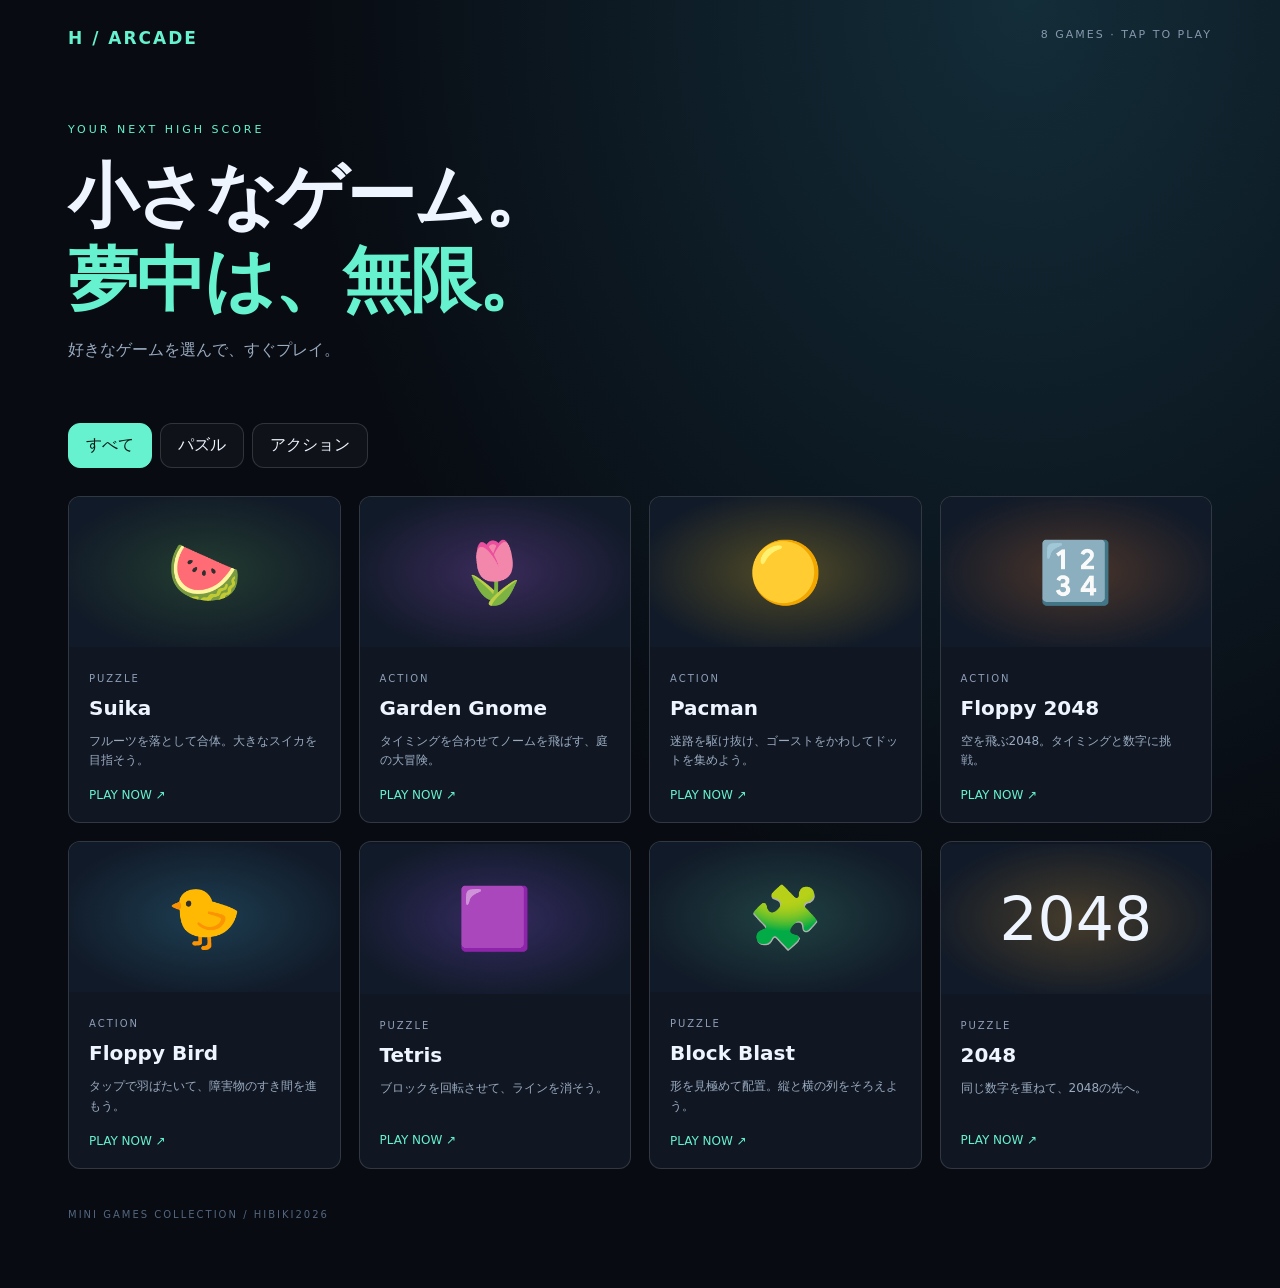
==== index.html @ 74ce6081 "Bundle eight playable games with responsive arcade launcher and Pages deployment" ====
<!doctype html><html lang="ja"><head><meta charset="utf-8"><meta name="viewport" content="width=device-width,initial-scale=1,viewport-fit=cover"><meta name="theme-color" content="#080b12"><title>MINI GAMES / Arcade</title><link rel="stylesheet" href="style.css"></head><body><main id="lobby"><header><span class="brand">H / ARCADE</span><span>8 GAMES · TAP TO PLAY</span></header><section class="intro"><p>YOUR NEXT HIGH SCORE</p><h1>小さなゲーム。<br><em>夢中は、無限。</em></h1><p class="lead">好きなゲームを選んで、すぐプレイ。</p></section><nav class="filters" aria-label="ジャンル"><button data-filter="all" aria-pressed="true">すべて</button><button data-filter="puzzle" aria-pressed="false">パズル</button><button data-filter="action" aria-pressed="false">アクション</button></nav><section id="games" class="grid" aria-label="ゲーム一覧"></section><footer>MINI GAMES COLLECTION / HIBIKI2026</footer></main><section id="player" hidden aria-label="ゲーム画面"><div class="toolbar"><button id="back">← ゲーム一覧</button><strong id="gameTitle"></strong><button id="reload">再起動</button><button id="fullscreen">全画面</button></div><div id="stage"></div></section><script src="app.js"></script></body></html>
---- style.css ----
:root{color-scheme:dark;font-family:system-ui,-apple-system,sans-serif;background:#080b12;color:#eef5ff}*{box-sizing:border-box}body{margin:0;background:radial-gradient(ellipse at 80% 0,#132d39,transparent 50%)}[hidden]{display:none!important}button{font:inherit;cursor:pointer;color:inherit;border:1px solid #ffffff24;background:#ffffff08;border-radius:12px;padding:11px 17px}button:hover{border-color:#66f2ce}button:focus-visible{outline:3px solid #66f2ce;outline-offset:4px}#lobby{max-width:1200px;padding:28px;margin:auto}header{display:flex;justify-content:space-between;gap:15px;font-size:11px;letter-spacing:2px;color:#8798ae}.brand{font-size:17px;font-weight:900;color:#66f2ce}.intro{padding:64px 0 30px}.intro>p:first-child{font-size:11px;letter-spacing:3px;color:#66f2ce}h1{font-size:clamp(36px,6vw,70px);letter-spacing:-2px;line-height:1.2;margin:18px 0}em{font-style:normal;color:#66f2ce}.lead{color:#9aabc0}.filters{display:flex;gap:8px;margin:16px 0 28px}.filters [aria-pressed=true]{background:#66f2ce;color:#071a16;border-color:#66f2ce}.grid{display:grid;grid-template-columns:repeat(4,minmax(0,1fr));gap:18px}.card{text-align:left;padding:0;overflow:hidden;background:#101723;transition:transform .2s}.card:hover{transform:translateY(-4px)}.art{height:150px;display:grid;place-items:center;background:radial-gradient(ellipse at center,var(--accent),transparent 78%),#111a28;font-size:60px}.info{padding:20px}.info small{color:#8c9eb7;letter-spacing:2px;font-size:10px}.info h2{font-size:20px;margin:10px 0}.info p{color:#9aabc0;font-size:12px;min-height:3em;line-height:1.6}.play{display:block;font-size:12px;color:#66f2ce;margin-top:18px}footer{color:#53667f;letter-spacing:2px;font-size:10px;padding:40px 0}#player{position:fixed;inset:0;background:#080b12;display:flex;flex-direction:column;height:100dvh}.toolbar{display:flex;gap:9px;align-items:center;padding:10px max(10px,env(safe-area-inset-right)) 10px max(10px,env(safe-area-inset-left));border-bottom:1px solid #ffffff20}.toolbar strong{flex:1;font-size:14px}.toolbar button{font-size:12px;padding:9px 12px}#stage{flex:1;min-height:0}iframe{display:block;width:100%;height:100%;border:0;background:#080b12}@media(max-width:900px){.grid{grid-template-columns:repeat(2,minmax(0,1fr))}}@media(max-width:500px){#lobby{padding:20px}.intro{padding-top:40px}header{font-size:8px;letter-spacing:1px}.grid{gap:12px}.info{padding:14px}.info h2{font-size:17px}.art{height:115px;font-size:45px}.toolbar{flex-wrap:wrap}.toolbar strong{order:3;flex-basis:100%;text-align:center}.toolbar button{flex:1}}
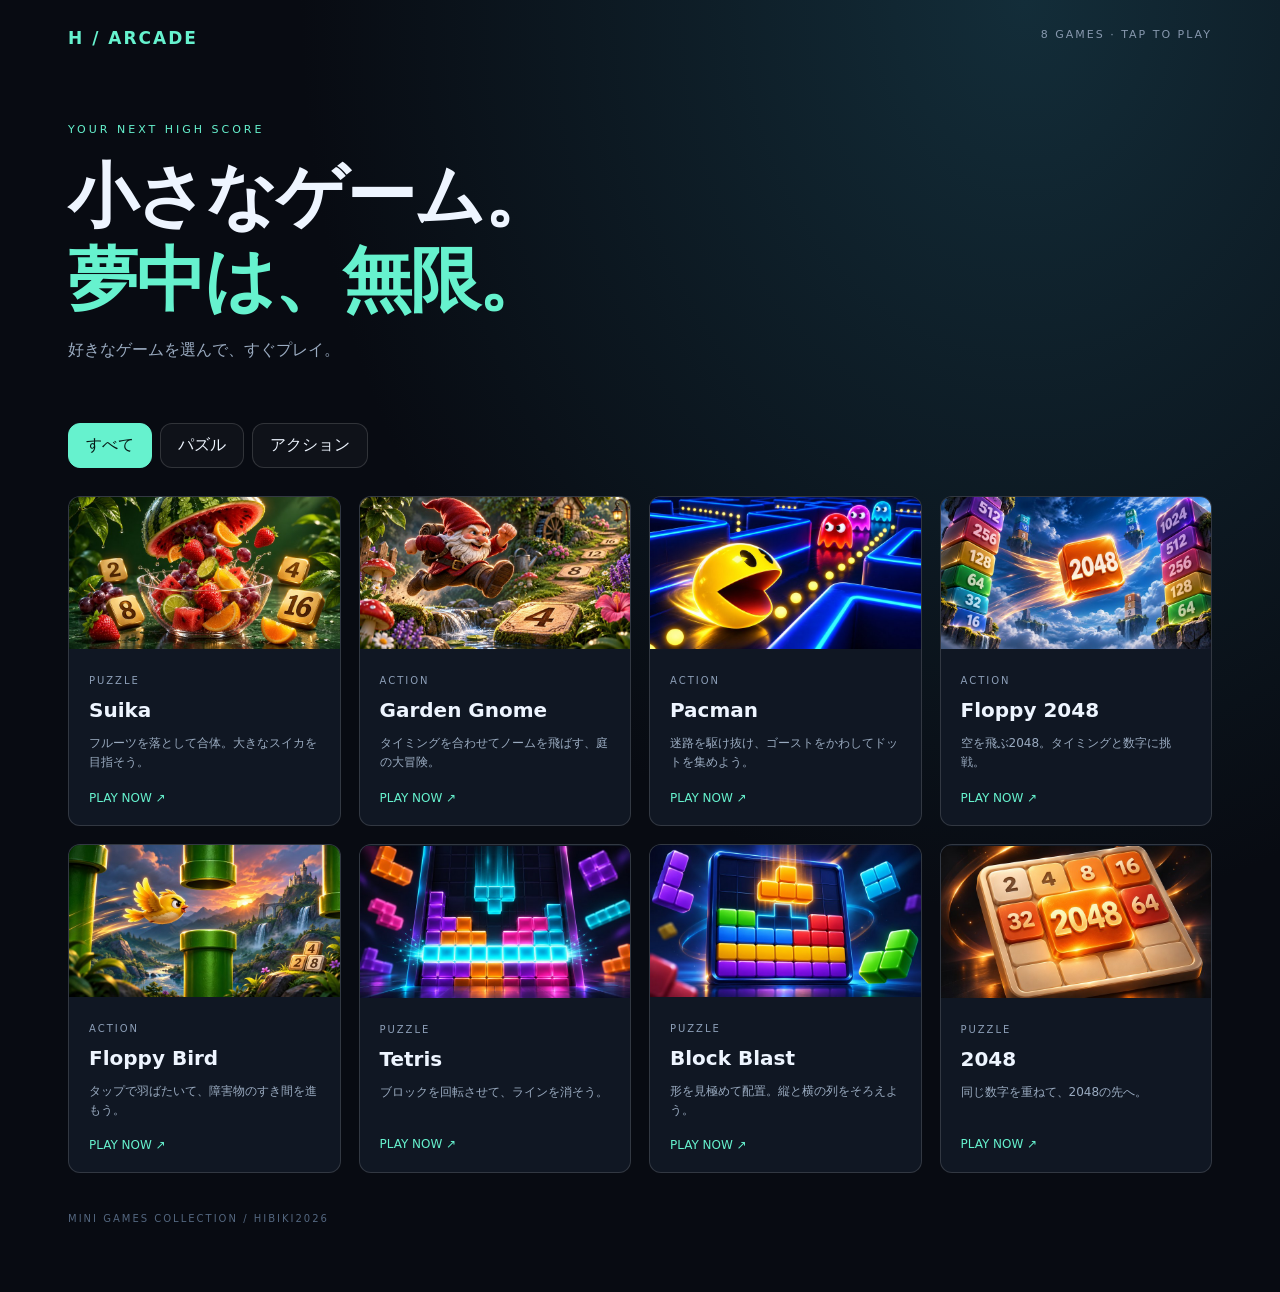
==== commit 456a89be: "Replace emoji cards with eight original game thumbnails and add browser and home screen icons" ====
--- a/index.html
+++ b/index.html
@@ -1 +1 @@
-<!doctype html><html lang="ja"><head><meta charset="utf-8"><meta name="viewport" content="width=device-width,initial-scale=1,viewport-fit=cover"><meta name="theme-color" content="#080b12"><title>MINI GAMES / Arcade</title><link rel="stylesheet" href="style.css"></head><body><main id="lobby"><header><span class="brand">H / ARCADE</span><span>8 GAMES · TAP TO PLAY</span></header><section class="intro"><p>YOUR NEXT HIGH SCORE</p><h1>小さなゲーム。<br><em>夢中は、無限。</em></h1><p class="lead">好きなゲームを選んで、すぐプレイ。</p></section><nav class="filters" aria-label="ジャンル"><button data-filter="all" aria-pressed="true">すべて</button><button data-filter="puzzle" aria-pressed="false">パズル</button><button data-filter="action" aria-pressed="false">アクション</button></nav><section id="games" class="grid" aria-label="ゲーム一覧"></section><footer>MINI GAMES COLLECTION / HIBIKI2026</footer></main><section id="player" hidden aria-label="ゲーム画面"><div class="toolbar"><button id="back">← ゲーム一覧</button><strong id="gameTitle"></strong><button id="reload">再起動</button><button id="fullscreen">全画面</button></div><div id="stage"></div></section><script src="app.js"></script></body></html>
+<!doctype html><html lang="ja"><head><meta charset="utf-8"><meta name="viewport" content="width=device-width,initial-scale=1,viewport-fit=cover"><meta name="theme-color" content="#080b12"><title>MINI GAMES / Arcade</title><link rel="stylesheet" href="style.css?v=thumbs2"><link rel="icon" href="assets/icons/favicon.svg" type="image/svg+xml"><link rel="icon" href="assets/icons/icon-32.png" type="image/png" sizes="32x32"><link rel="apple-touch-icon" href="assets/icons/icon-180.png" sizes="180x180"><link rel="manifest" href="manifest.webmanifest"><meta name="apple-mobile-web-app-capable" content="yes"><meta name="apple-mobile-web-app-title" content="MINI GAMES"><meta name="apple-mobile-web-app-status-bar-style" content="black-translucent"></head><body><main id="lobby"><header><span class="brand">H / ARCADE</span><span>8 GAMES · TAP TO PLAY</span></header><section class="intro"><p>YOUR NEXT HIGH SCORE</p><h1>小さなゲーム。<br><em>夢中は、無限。</em></h1><p class="lead">好きなゲームを選んで、すぐプレイ。</p></section><nav class="filters" aria-label="ジャンル"><button data-filter="all" aria-pressed="true">すべて</button><button data-filter="puzzle" aria-pressed="false">パズル</button><button data-filter="action" aria-pressed="false">アクション</button></nav><section id="games" class="grid" aria-label="ゲーム一覧"></section><footer>MINI GAMES COLLECTION / HIBIKI2026</footer></main><section id="player" hidden aria-label="ゲーム画面"><div class="toolbar"><button id="back">← ゲーム一覧</button><strong id="gameTitle"></strong><button id="reload">再起動</button><button id="fullscreen">全画面</button></div><div id="stage"></div></section><script src="app.js?v=thumbs2"></script></body></html>
--- a/style.css
+++ b/style.css
@@ -1 +1,4 @@
 :root{color-scheme:dark;font-family:system-ui,-apple-system,sans-serif;background:#080b12;color:#eef5ff}*{box-sizing:border-box}body{margin:0;background:radial-gradient(ellipse at 80% 0,#132d39,transparent 50%)}[hidden]{display:none!important}button{font:inherit;cursor:pointer;color:inherit;border:1px solid #ffffff24;background:#ffffff08;border-radius:12px;padding:11px 17px}button:hover{border-color:#66f2ce}button:focus-visible{outline:3px solid #66f2ce;outline-offset:4px}#lobby{max-width:1200px;padding:28px;margin:auto}header{display:flex;justify-content:space-between;gap:15px;font-size:11px;letter-spacing:2px;color:#8798ae}.brand{font-size:17px;font-weight:900;color:#66f2ce}.intro{padding:64px 0 30px}.intro>p:first-child{font-size:11px;letter-spacing:3px;color:#66f2ce}h1{font-size:clamp(36px,6vw,70px);letter-spacing:-2px;line-height:1.2;margin:18px 0}em{font-style:normal;color:#66f2ce}.lead{color:#9aabc0}.filters{display:flex;gap:8px;margin:16px 0 28px}.filters [aria-pressed=true]{background:#66f2ce;color:#071a16;border-color:#66f2ce}.grid{display:grid;grid-template-columns:repeat(4,minmax(0,1fr));gap:18px}.card{text-align:left;padding:0;overflow:hidden;background:#101723;transition:transform .2s}.card:hover{transform:translateY(-4px)}.art{height:150px;display:grid;place-items:center;background:radial-gradient(ellipse at center,var(--accent),transparent 78%),#111a28;font-size:60px}.info{padding:20px}.info small{color:#8c9eb7;letter-spacing:2px;font-size:10px}.info h2{font-size:20px;margin:10px 0}.info p{color:#9aabc0;font-size:12px;min-height:3em;line-height:1.6}.play{display:block;font-size:12px;color:#66f2ce;margin-top:18px}footer{color:#53667f;letter-spacing:2px;font-size:10px;padding:40px 0}#player{position:fixed;inset:0;background:#080b12;display:flex;flex-direction:column;height:100dvh}.toolbar{display:flex;gap:9px;align-items:center;padding:10px max(10px,env(safe-area-inset-right)) 10px max(10px,env(safe-area-inset-left));border-bottom:1px solid #ffffff20}.toolbar strong{flex:1;font-size:14px}.toolbar button{font-size:12px;padding:9px 12px}#stage{flex:1;min-height:0}iframe{display:block;width:100%;height:100%;border:0;background:#080b12}@media(max-width:900px){.grid{grid-template-columns:repeat(2,minmax(0,1fr))}}@media(max-width:500px){#lobby{padding:20px}.intro{padding-top:40px}header{font-size:8px;letter-spacing:1px}.grid{gap:12px}.info{padding:14px}.info h2{font-size:17px}.art{height:115px;font-size:45px}.toolbar{flex-wrap:wrap}.toolbar strong{order:3;flex-basis:100%;text-align:center}.toolbar button{flex:1}}
+
+/* Game key art */
+.art{height:auto;aspect-ratio:16/9;display:block;overflow:hidden;background:#111a28}.art img{display:block;width:100%;height:100%;object-fit:cover;transition:transform .35s ease}.card:hover .art img{transform:scale(1.045)}@media(max-width:500px){.art{height:auto;aspect-ratio:16/9}}@media(prefers-reduced-motion:reduce){.art img{transition:none}.card:hover .art img{transform:none}}
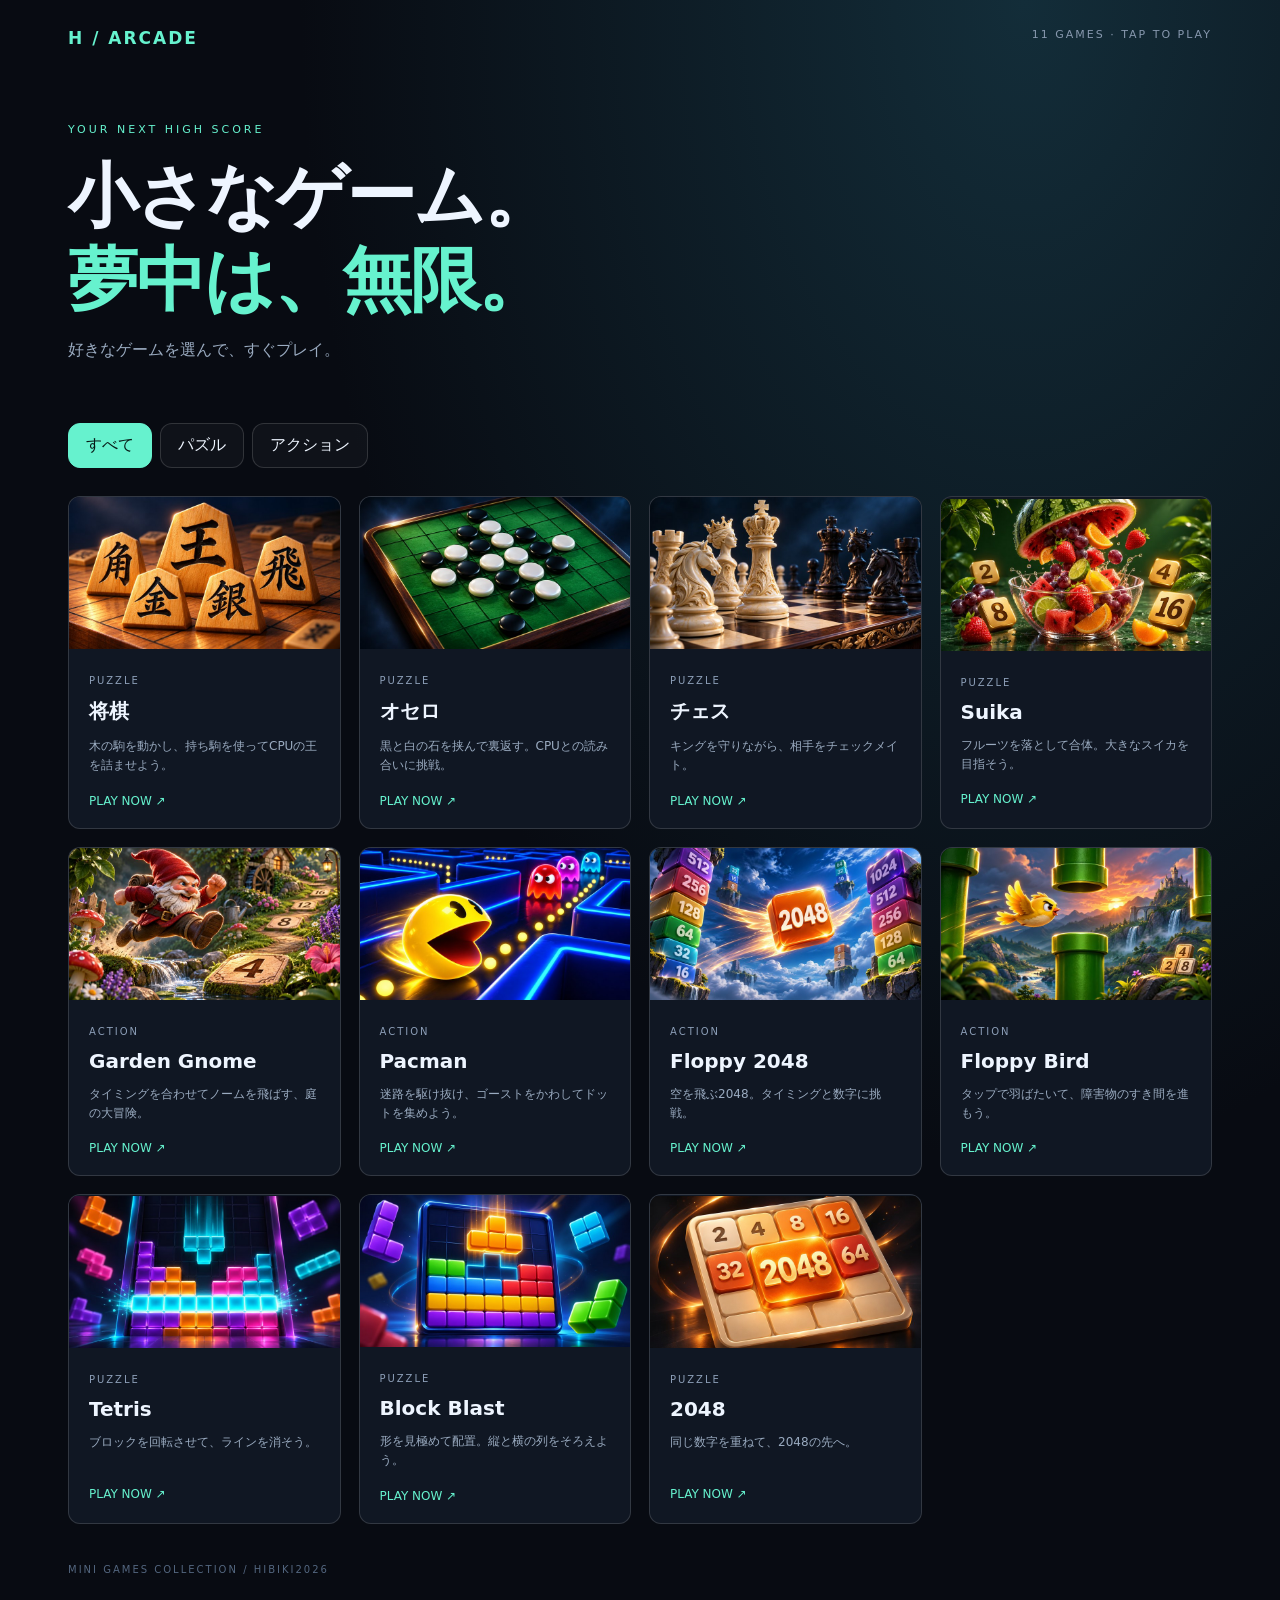
==== commit 218d3323: "Add Shogi, Othello and Chess as playable games with 3D boards and result effects" ====
--- a/index.html
+++ b/index.html
@@ -1 +1 @@
-<!doctype html><html lang="ja"><head><meta charset="utf-8"><meta name="viewport" content="width=device-width,initial-scale=1,viewport-fit=cover"><meta name="theme-color" content="#080b12"><title>MINI GAMES / Arcade</title><link rel="stylesheet" href="style.css?v=thumbs2"><link rel="icon" href="assets/icons/favicon.svg" type="image/svg+xml"><link rel="icon" href="assets/icons/icon-32.png" type="image/png" sizes="32x32"><link rel="apple-touch-icon" href="assets/icons/icon-180.png" sizes="180x180"><link rel="manifest" href="manifest.webmanifest"><meta name="apple-mobile-web-app-capable" content="yes"><meta name="apple-mobile-web-app-title" content="MINI GAMES"><meta name="apple-mobile-web-app-status-bar-style" content="black-translucent"></head><body><main id="lobby"><header><span class="brand">H / ARCADE</span><span>8 GAMES · TAP TO PLAY</span></header><section class="intro"><p>YOUR NEXT HIGH SCORE</p><h1>小さなゲーム。<br><em>夢中は、無限。</em></h1><p class="lead">好きなゲームを選んで、すぐプレイ。</p></section><nav class="filters" aria-label="ジャンル"><button data-filter="all" aria-pressed="true">すべて</button><button data-filter="puzzle" aria-pressed="false">パズル</button><button data-filter="action" aria-pressed="false">アクション</button></nav><section id="games" class="grid" aria-label="ゲーム一覧"></section><footer>MINI GAMES COLLECTION / HIBIKI2026</footer></main><section id="player" hidden aria-label="ゲーム画面"><div class="toolbar"><button id="back">← ゲーム一覧</button><strong id="gameTitle"></strong><button id="reload">再起動</button><button id="fullscreen">全画面</button></div><div id="stage"></div></section><script src="app.js?v=thumbs2"></script></body></html>
+<!doctype html><html lang="ja"><head><meta charset="utf-8"><meta name="viewport" content="width=device-width,initial-scale=1,viewport-fit=cover"><meta name="theme-color" content="#080b12"><title>MINI GAMES / Arcade</title><link rel="stylesheet" href="style.css?v=thumbs2"><link rel="icon" href="assets/icons/favicon.svg" type="image/svg+xml"><link rel="icon" href="assets/icons/icon-32.png" type="image/png" sizes="32x32"><link rel="apple-touch-icon" href="assets/icons/icon-180.png" sizes="180x180"><link rel="manifest" href="manifest.webmanifest"><meta name="apple-mobile-web-app-capable" content="yes"><meta name="apple-mobile-web-app-title" content="MINI GAMES"><meta name="apple-mobile-web-app-status-bar-style" content="black-translucent"></head><body><main id="lobby"><header><span class="brand">H / ARCADE</span><span>11 GAMES · TAP TO PLAY</span></header><section class="intro"><p>YOUR NEXT HIGH SCORE</p><h1>小さなゲーム。<br><em>夢中は、無限。</em></h1><p class="lead">好きなゲームを選んで、すぐプレイ。</p></section><nav class="filters" aria-label="ジャンル"><button data-filter="all" aria-pressed="true">すべて</button><button data-filter="puzzle" aria-pressed="false">パズル</button><button data-filter="action" aria-pressed="false">アクション</button></nav><section id="games" class="grid" aria-label="ゲーム一覧"></section><footer>MINI GAMES COLLECTION / HIBIKI2026</footer></main><section id="player" hidden aria-label="ゲーム画面"><div class="toolbar"><button id="back">← ゲーム一覧</button><strong id="gameTitle"></strong><button id="reload">再起動</button><button id="fullscreen">全画面</button></div><div id="stage"></div></section><script src="app.js?v=boards1"></script></body></html>
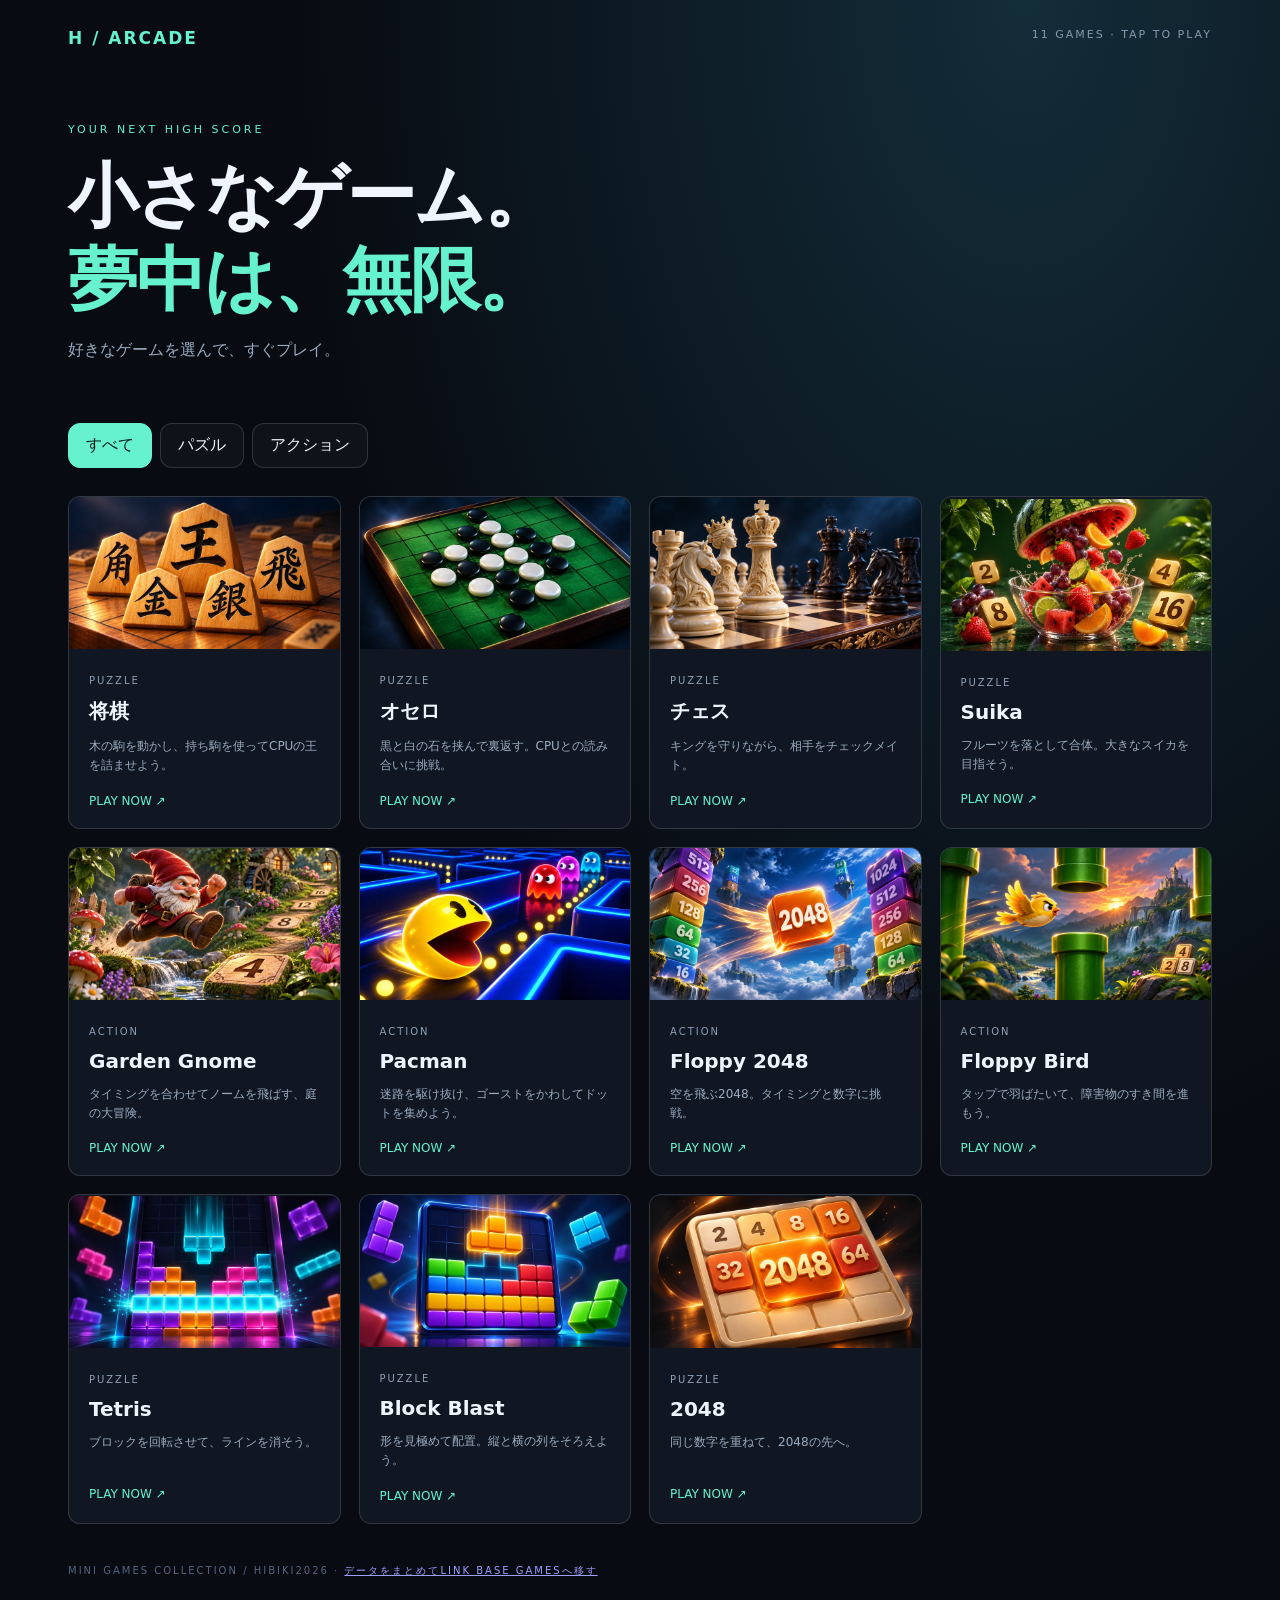
==== commit 23a54f0f: "Add one-file game save export for migration into LINK BASE GAMES" ====
--- a/index.html
+++ b/index.html
@@ -1 +1 @@
-<!doctype html><html lang="ja"><head><meta charset="utf-8"><meta name="viewport" content="width=device-width,initial-scale=1,viewport-fit=cover"><meta name="theme-color" content="#080b12"><title>MINI GAMES / Arcade</title><link rel="stylesheet" href="style.css?v=thumbs2"><link rel="icon" href="assets/icons/favicon.svg" type="image/svg+xml"><link rel="icon" href="assets/icons/icon-32.png" type="image/png" sizes="32x32"><link rel="apple-touch-icon" href="assets/icons/icon-180.png" sizes="180x180"><link rel="manifest" href="manifest.webmanifest"><meta name="apple-mobile-web-app-capable" content="yes"><meta name="apple-mobile-web-app-title" content="MINI GAMES"><meta name="apple-mobile-web-app-status-bar-style" content="black-translucent"></head><body><main id="lobby"><header><span class="brand">H / ARCADE</span><span>11 GAMES · TAP TO PLAY</span></header><section class="intro"><p>YOUR NEXT HIGH SCORE</p><h1>小さなゲーム。<br><em>夢中は、無限。</em></h1><p class="lead">好きなゲームを選んで、すぐプレイ。</p></section><nav class="filters" aria-label="ジャンル"><button data-filter="all" aria-pressed="true">すべて</button><button data-filter="puzzle" aria-pressed="false">パズル</button><button data-filter="action" aria-pressed="false">アクション</button></nav><section id="games" class="grid" aria-label="ゲーム一覧"></section><footer>MINI GAMES COLLECTION / HIBIKI2026</footer></main><section id="player" hidden aria-label="ゲーム画面"><div class="toolbar"><button id="back">← ゲーム一覧</button><strong id="gameTitle"></strong><button id="reload">再起動</button><button id="fullscreen">全画面</button></div><div id="stage"></div></section><script src="app.js?v=boards1"></script></body></html>
+<!doctype html><html lang="ja"><head><meta charset="utf-8"><meta name="viewport" content="width=device-width,initial-scale=1,viewport-fit=cover"><meta name="theme-color" content="#080b12"><title>MINI GAMES / Arcade</title><link rel="stylesheet" href="style.css?v=thumbs2"><link rel="icon" href="assets/icons/favicon.svg" type="image/svg+xml"><link rel="icon" href="assets/icons/icon-32.png" type="image/png" sizes="32x32"><link rel="apple-touch-icon" href="assets/icons/icon-180.png" sizes="180x180"><link rel="manifest" href="manifest.webmanifest"><meta name="apple-mobile-web-app-capable" content="yes"><meta name="apple-mobile-web-app-title" content="MINI GAMES"><meta name="apple-mobile-web-app-status-bar-style" content="black-translucent"></head><body><main id="lobby"><header><span class="brand">H / ARCADE</span><span>11 GAMES · TAP TO PLAY</span></header><section class="intro"><p>YOUR NEXT HIGH SCORE</p><h1>小さなゲーム。<br><em>夢中は、無限。</em></h1><p class="lead">好きなゲームを選んで、すぐプレイ。</p></section><nav class="filters" aria-label="ジャンル"><button data-filter="all" aria-pressed="true">すべて</button><button data-filter="puzzle" aria-pressed="false">パズル</button><button data-filter="action" aria-pressed="false">アクション</button></nav><section id="games" class="grid" aria-label="ゲーム一覧"></section><footer>MINI GAMES COLLECTION / HIBIKI2026 · <a href="migration.html">データをまとめてLINK BASE GAMESへ移す</a></footer></main><section id="player" hidden aria-label="ゲーム画面"><div class="toolbar"><button id="back">← ゲーム一覧</button><strong id="gameTitle"></strong><button id="reload">再起動</button><button id="fullscreen">全画面</button></div><div id="stage"></div></section><script src="app.js?v=boards1"></script></body></html>
